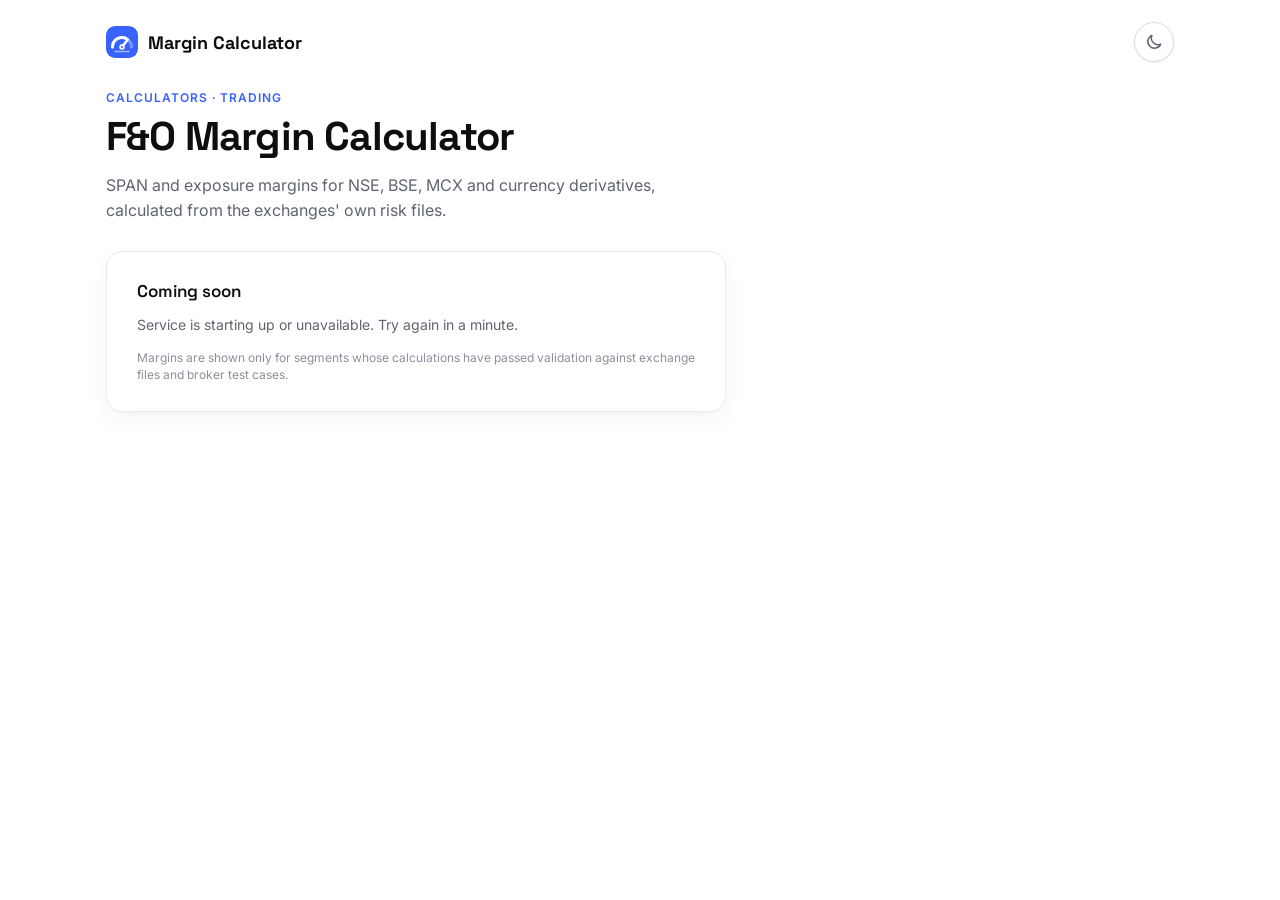
==== marginCalc/index.html @ d19ec1ef "Add light/dark theme switch, Margin Calculator logo and favicons - Theme switch (moon/sun) left of t" ====
<!DOCTYPE html>
<html lang="en">
<head>
<meta charset="utf-8">
<meta name="viewport" content="width=device-width, initial-scale=1">
<title>F&amp;O Margin Calculator</title>
<link rel="icon" href="favicon.svg" type="image/svg+xml">
<link rel="icon" href="favicon-32.png" sizes="32x32" type="image/png">
<link rel="apple-touch-icon" href="apple-touch-icon.png">
<script src="theme.js"></script>
<link rel="preconnect" href="https://fonts.googleapis.com">
<link href="https://fonts.googleapis.com/css2?family=Inter:wght@400;500;600&family=Space+Grotesk:wght@500;600;700&display=swap" rel="stylesheet">
<link rel="stylesheet" href="calc.css">
<script src="config.js"></script>
<script src="calc.js" defer></script>
</head>
<body>
<header class="top">
  <div class="brand"><img src="logo.svg" alt="" class="logo" width="32" height="32"><span>Margin Calculator</span></div>
  <button type="button" class="theme-toggle" id="themeToggle" aria-label="Switch theme">
      <svg class="i-moon" viewBox="0 0 24 24" aria-hidden="true"><path d="M20 14.5A8 8 0 0 1 9.5 4a8 8 0 1 0 10.5 10.5z" fill="none" stroke="currentColor" stroke-width="1.8" stroke-linejoin="round"/></svg>
      <svg class="i-sun" viewBox="0 0 24 24" aria-hidden="true"><circle cx="12" cy="12" r="4.2" fill="none" stroke="currentColor" stroke-width="1.8"/><path d="M12 2.5v2.2M12 19.3v2.2M2.5 12h2.2M19.3 12h2.2M5.3 5.3l1.6 1.6M17.1 17.1l1.6 1.6M5.3 18.7l1.6-1.6M17.1 6.9l1.6-1.6" stroke="currentColor" stroke-width="1.8" stroke-linecap="round"/></svg>
    </button>
</header>
<main class="wrap">
  <div class="eyebrow">Calculators · Trading</div>
  <h1>F&amp;O Margin Calculator</h1>
  <p class="lead">SPAN and exposure margins for NSE, BSE, MCX and currency derivatives, calculated from the exchanges' own risk files.</p>
  <div class="card">
    <h2>Coming soon</h2>
    <p id="status" class="muted">Checking status…</p>
    <ul id="segments"></ul>
    <p class="fine">Margins are shown only for segments whose calculations have passed validation against exchange files and broker test cases.</p>
  </div>
</main>
</body>
</html>
---- marginCalc/calc.css ----
:root{--primary:#3863ff;--primary-10:rgba(56,99,255,.10);--ink:#0e0f0c;--text:#080e1c;--muted:#5e6470;--faint:#8a909c;
  --border:#d5dbea;--line:#e8ebf3;--bg:#fff;--panel:#f3f4f7;--warn:#a35b00;--warn-bg:#fff3e0;--good:#0f8a4f;--good-bg:#e9f8f0;
  --font-head:"Space Grotesk","Inter",system-ui,sans-serif;--font-body:"Inter",ui-sans-serif,system-ui,-apple-system,"Segoe UI",Roboto,sans-serif}
/* dark theme: follows the device unless the user picked one with the switch */
:root[data-theme="dark"]{--ink:#f2f4f8;--text:#e6e9f0;--muted:#a2a9b6;--faint:#7d8594;--border:#2e3546;--line:#252b39;
  --bg:#0d1017;--panel:#151a24;--warn:#ffb35c;--warn-bg:rgba(255,170,60,.14);--good:#4ad391;--good-bg:rgba(74,211,145,.10)}
*{box-sizing:border-box}
body{margin:0;background:var(--bg);color:var(--text);font-family:var(--font-body);-webkit-font-smoothing:antialiased}
.wrap{max-width:1100px;margin:0 auto;padding:48px 16px 80px}
.eyebrow{font-size:12px;font-weight:600;letter-spacing:.08em;color:var(--primary);text-transform:uppercase}
h1{font-family:var(--font-head);font-size:40px;line-height:44px;letter-spacing:-.8px;font-weight:700;color:var(--ink);margin:10px 0 14px}
h2{font-family:var(--font-head);font-size:17px;font-weight:600;color:var(--ink);margin:0 0 10px}
.lead{font-size:16px;line-height:1.55;color:var(--muted);max-width:620px;margin:0 0 28px}
.card{border:1px solid var(--line);border-radius:16px;padding:28px 30px;max-width:620px;box-shadow:0 1px 2px rgba(16,24,40,.04),0 8px 24px rgba(16,24,40,.04)}
.muted{color:var(--muted);font-size:14px}
ul{list-style:none;padding:0;margin:16px 0}
li{display:flex;justify-content:space-between;align-items:center;padding:10px 0;border-bottom:1px solid var(--line);font-size:14px}
li:last-child{border-bottom:0}
.tag{font-size:10.5px;font-weight:600;padding:3px 8px;border-radius:999px;background:var(--warn-bg);color:var(--warn)}
.tag.ok{background:var(--good-bg);color:var(--good)}
.fine{font-size:12px;color:var(--faint);line-height:1.45;margin:0}
@media (max-width:560px){h1{font-size:32px;line-height:36px}.card{padding:22px 18px}}

/* header: logo + theme switch */
.brand{display:flex;align-items:center;gap:10px}
.logo{width:32px;height:32px;border-radius:9px;flex:none}
.top-right{display:flex;align-items:center;gap:12px}
.theme-toggle{width:40px;height:40px;padding:0;border-radius:50%;border:1px solid var(--border);background:var(--bg);color:var(--muted);
  display:inline-flex;align-items:center;justify-content:center;cursor:pointer;flex:none;box-shadow:0 1px 2px rgba(16,24,40,.06)}
.theme-toggle:hover{border-color:var(--primary);color:var(--primary)}
.theme-toggle svg{width:20px;height:20px}
.theme-toggle .i-sun{display:none}
[data-theme="dark"] .theme-toggle .i-sun{display:block}
[data-theme="dark"] .theme-toggle .i-moon{display:none}
.top{display:flex;justify-content:space-between;align-items:center;max-width:1100px;margin:0 auto;padding:22px 16px 0}
.brand{font-family:var(--font-head);font-weight:700;font-size:18px;color:var(--ink)}
.wrap{padding-top:28px}
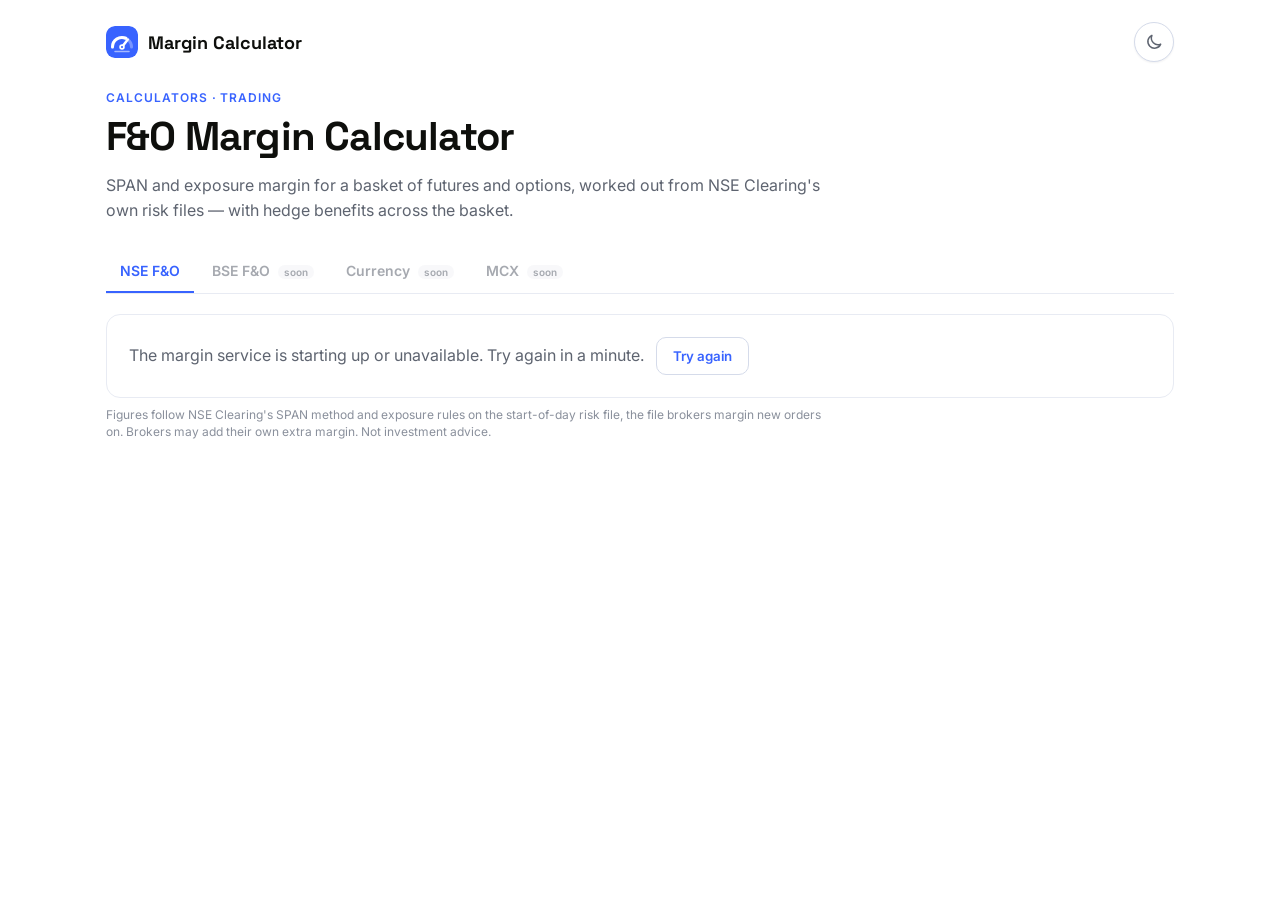
==== commit 545b0d34: "Stage 4: F&O margin calculator page (NSE F&O) - Basket entry: instrument (searchable), expiry, futur" ====
--- a/marginCalc/index.html
+++ b/marginCalc/index.html
@@ -15,23 +15,72 @@
 <script src="calc.js" defer></script>
 </head>
 <body>
+<div class="top-bar" id="topBar" role="progressbar" aria-label="Loading"></div>
 <header class="top">
   <div class="brand"><img src="logo.svg" alt="" class="logo" width="32" height="32"><span>Margin Calculator</span></div>
   <button type="button" class="theme-toggle" id="themeToggle" aria-label="Switch theme">
-      <svg class="i-moon" viewBox="0 0 24 24" aria-hidden="true"><path d="M20 14.5A8 8 0 0 1 9.5 4a8 8 0 1 0 10.5 10.5z" fill="none" stroke="currentColor" stroke-width="1.8" stroke-linejoin="round"/></svg>
-      <svg class="i-sun" viewBox="0 0 24 24" aria-hidden="true"><circle cx="12" cy="12" r="4.2" fill="none" stroke="currentColor" stroke-width="1.8"/><path d="M12 2.5v2.2M12 19.3v2.2M2.5 12h2.2M19.3 12h2.2M5.3 5.3l1.6 1.6M17.1 17.1l1.6 1.6M5.3 18.7l1.6-1.6M17.1 6.9l1.6-1.6" stroke="currentColor" stroke-width="1.8" stroke-linecap="round"/></svg>
-    </button>
+    <svg class="i-moon" viewBox="0 0 24 24" aria-hidden="true"><path d="M20 14.5A8 8 0 0 1 9.5 4a8 8 0 1 0 10.5 10.5z" fill="none" stroke="currentColor" stroke-width="1.8" stroke-linejoin="round"/></svg>
+    <svg class="i-sun" viewBox="0 0 24 24" aria-hidden="true"><circle cx="12" cy="12" r="4.2" fill="none" stroke="currentColor" stroke-width="1.8"/><path d="M12 2.5v2.2M12 19.3v2.2M2.5 12h2.2M19.3 12h2.2M5.3 5.3l1.6 1.6M17.1 17.1l1.6 1.6M5.3 18.7l1.6-1.6M17.1 6.9l1.6-1.6" stroke="currentColor" stroke-width="1.8" stroke-linecap="round"/></svg>
+  </button>
 </header>
+
 <main class="wrap">
   <div class="eyebrow">Calculators · Trading</div>
   <h1>F&amp;O Margin Calculator</h1>
-  <p class="lead">SPAN and exposure margins for NSE, BSE, MCX and currency derivatives, calculated from the exchanges' own risk files.</p>
-  <div class="card">
-    <h2>Coming soon</h2>
-    <p id="status" class="muted">Checking status…</p>
-    <ul id="segments"></ul>
-    <p class="fine">Margins are shown only for segments whose calculations have passed validation against exchange files and broker test cases.</p>
+  <p class="lead">SPAN and exposure margin for a basket of futures and options, worked out from NSE Clearing's own risk files — with hedge benefits across the basket.</p>
+
+  <nav class="seg-tabs" aria-label="Segment">
+    <button type="button" class="seg active" aria-current="true">NSE F&amp;O</button>
+    <button type="button" class="seg" disabled title="Coming after its validation">BSE F&amp;O <small>soon</small></button>
+    <button type="button" class="seg" disabled title="Coming after its validation">Currency <small>soon</small></button>
+    <button type="button" class="seg" disabled title="Coming after its validation">MCX <small>soon</small></button>
+  </nav>
+
+  <div class="boot" id="boot"><span class="spinner big"></span><span id="bootText">Loading today's risk data…</span></div>
+  <div class="unavailable hidden" id="unavailable"></div>
+
+  <div class="layout hidden" id="app">
+    <section class="card" aria-labelledby="addTitle">
+      <div class="data-line" id="dataLine"></div>
+      <h2 id="addTitle">Add a position</h2>
+      <form id="legForm" class="leg-form" autocomplete="off">
+        <label class="f-symbol">Instrument
+          <input id="fSymbol" list="symbolList" placeholder="NIFTY, BANKNIFTY, RELIANCE…" required spellcheck="false" autocapitalize="characters">
+          <datalist id="symbolList"></datalist>
+        </label>
+        <label>Expiry<select id="fExpiry" required disabled></select></label>
+        <div class="f-type" role="group" aria-label="Instrument type">
+          <span class="lbl">Type</span>
+          <div class="segmented" id="fType">
+            <button type="button" data-v="FUT">Future</button><button type="button" data-v="CE" class="on">Call</button><button type="button" data-v="PE">Put</button>
+          </div>
+        </div>
+        <label id="strikeWrap">Strike<select id="fStrike" disabled></select></label>
+        <div class="f-side" role="group" aria-label="Buy or sell">
+          <span class="lbl">Side</span>
+          <div class="segmented side" id="fSide"><button type="button" data-v="B">Buy</button><button type="button" data-v="S" class="on">Sell</button></div>
+        </div>
+        <label>Lots<input id="fLots" type="number" min="1" max="10000" step="1" value="1" inputmode="numeric" required></label>
+        <div class="f-add">
+          <span class="lbl" id="fLotInfo">&nbsp;</span>
+          <button type="submit" id="fAdd" disabled>Add</button>
+        </div>
+      </form>
+
+      <div class="basket-head">
+        <h2>Basket <span class="count" id="legCount"></span></h2>
+        <button type="button" class="link" id="clearAll">Clear all</button>
+      </div>
+      <div id="basket" class="basket"></div>
+    </section>
+
+    <section class="card result" aria-live="polite" aria-labelledby="resTitle">
+      <h2 id="resTitle">Margin required</h2>
+      <div id="result"><p class="empty">Add a position to see its margin.</p></div>
+    </section>
   </div>
+
+  <p class="fine">Figures follow NSE Clearing's SPAN method and exposure rules on the start-of-day risk file, the file brokers margin new orders on. Brokers may add their own extra margin. Not investment advice.</p>
 </main>
 </body>
 </html>
--- a/marginCalc/calc.css
+++ b/marginCalc/calc.css
@@ -1,8 +1,8 @@
-:root{--primary:#3863ff;--primary-10:rgba(56,99,255,.10);--ink:#0e0f0c;--text:#080e1c;--muted:#5e6470;--faint:#8a909c;
+:root{--primary:#3863ff;--primary-18:rgba(56,99,255,.18);--bad:#c62828;--bad-bg:#fdecec;--primary-10:rgba(56,99,255,.10);--ink:#0e0f0c;--text:#080e1c;--muted:#5e6470;--faint:#8a909c;
   --border:#d5dbea;--line:#e8ebf3;--bg:#fff;--panel:#f3f4f7;--warn:#a35b00;--warn-bg:#fff3e0;--good:#0f8a4f;--good-bg:#e9f8f0;
   --font-head:"Space Grotesk","Inter",system-ui,sans-serif;--font-body:"Inter",ui-sans-serif,system-ui,-apple-system,"Segoe UI",Roboto,sans-serif}
 /* dark theme: follows the device unless the user picked one with the switch */
-:root[data-theme="dark"]{--ink:#f2f4f8;--text:#e6e9f0;--muted:#a2a9b6;--faint:#7d8594;--border:#2e3546;--line:#252b39;
+:root[data-theme="dark"]{--bad:#ff8a80;--bad-bg:rgba(255,100,90,.12);--ink:#f2f4f8;--text:#e6e9f0;--muted:#a2a9b6;--faint:#7d8594;--border:#2e3546;--line:#252b39;
   --bg:#0d1017;--panel:#151a24;--warn:#ffb35c;--warn-bg:rgba(255,170,60,.14);--good:#4ad391;--good-bg:rgba(74,211,145,.10)}
 *{box-sizing:border-box}
 body{margin:0;background:var(--bg);color:var(--text);font-family:var(--font-body);-webkit-font-smoothing:antialiased}
@@ -11,11 +11,8 @@
 h1{font-family:var(--font-head);font-size:40px;line-height:44px;letter-spacing:-.8px;font-weight:700;color:var(--ink);margin:10px 0 14px}
 h2{font-family:var(--font-head);font-size:17px;font-weight:600;color:var(--ink);margin:0 0 10px}
 .lead{font-size:16px;line-height:1.55;color:var(--muted);max-width:620px;margin:0 0 28px}
-.card{border:1px solid var(--line);border-radius:16px;padding:28px 30px;max-width:620px;box-shadow:0 1px 2px rgba(16,24,40,.04),0 8px 24px rgba(16,24,40,.04)}
+.card{border:1px solid var(--line);border-radius:16px;padding:24px 26px;background:var(--bg);box-shadow:0 1px 2px rgba(16,24,40,.04),0 8px 24px rgba(16,24,40,.04)}
 .muted{color:var(--muted);font-size:14px}
-ul{list-style:none;padding:0;margin:16px 0}
-li{display:flex;justify-content:space-between;align-items:center;padding:10px 0;border-bottom:1px solid var(--line);font-size:14px}
-li:last-child{border-bottom:0}
 .tag{font-size:10.5px;font-weight:600;padding:3px 8px;border-radius:999px;background:var(--warn-bg);color:var(--warn)}
 .tag.ok{background:var(--good-bg);color:var(--good)}
 .fine{font-size:12px;color:var(--faint);line-height:1.45;margin:0}
@@ -35,3 +32,87 @@
 .top{display:flex;justify-content:space-between;align-items:center;max-width:1100px;margin:0 auto;padding:22px 16px 0}
 .brand{font-family:var(--font-head);font-weight:700;font-size:18px;color:var(--ink)}
 .wrap{padding-top:28px}
+
+.hidden{display:none!important}
+.lead{max-width:720px}
+/* segment tabs */
+.seg-tabs{display:flex;gap:4px;border-bottom:1px solid var(--line);margin:0 0 20px;overflow-x:auto;scrollbar-width:none}
+.seg{background:none;border:0;border-bottom:2px solid transparent;color:var(--muted);font:600 14px var(--font-body);height:42px;padding:0 14px;white-space:nowrap;cursor:pointer}
+.seg.active{color:var(--primary);border-bottom-color:var(--primary)}
+.seg:disabled{cursor:not-allowed;opacity:.55}
+.seg small{font-size:10px;font-weight:600;background:var(--panel);border-radius:999px;padding:1px 6px;margin-left:4px}
+/* layout */
+.layout{display:grid;grid-template-columns:minmax(0,1.25fr) minmax(0,1fr);gap:20px;align-items:start;margin-bottom:24px}
+.result{position:sticky;top:16px}
+@media (max-width:900px){.layout{grid-template-columns:1fr}.result{position:static}}
+.data-line{display:flex;flex-wrap:wrap;align-items:center;gap:8px 10px;font-size:12.5px;color:var(--muted);padding:0 0 16px;margin:0 0 18px;border-bottom:1px solid var(--line)}
+.badge{font-size:11px;font-weight:600;padding:3px 9px;border-radius:999px}
+.badge.ok{background:var(--good-bg);color:var(--good)} .badge.warn{background:var(--warn-bg);color:var(--warn)}
+/* form */
+label,.lbl{display:flex;flex-direction:column;gap:6px;font-size:12.5px;font-weight:600;color:var(--muted)}
+.lbl{display:block}
+input,select{height:42px;border:1px solid var(--border);border-radius:10px;padding:0 12px;font:500 14px var(--font-body);color:var(--text);background:var(--bg);width:100%}
+input:focus,select:focus{outline:2px solid var(--primary-18);border-color:var(--primary)}
+select:disabled,input:disabled{opacity:.55}
+.leg-form{display:grid;grid-template-columns:1.6fr 1.2fr 1.4fr;gap:14px 12px;align-items:end;margin-bottom:22px}
+.f-type,.f-side,.f-add{display:flex;flex-direction:column;gap:6px}
+#strikeWrap.off{opacity:.4;pointer-events:none}
+.segmented{display:flex;border:1px solid var(--border);border-radius:10px;overflow:hidden;height:42px}
+.segmented button{flex:1;border:0;background:var(--bg);color:var(--muted);font:600 13px var(--font-body);cursor:pointer;border-left:1px solid var(--border)}
+.segmented button:first-child{border-left:0}
+.segmented button.on{background:var(--primary);color:#fff}
+.segmented.side button[data-v=B].on{background:var(--good);}
+.segmented.side button[data-v=S].on{background:var(--bad);}
+button{font-family:var(--font-body)}
+button[type=submit],button.primary{height:42px;border:0;border-radius:10px;background:var(--primary);color:#fff;font:600 14px var(--font-body);cursor:pointer}
+button[type=submit]:disabled{opacity:.45;cursor:not-allowed}
+button.secondary{height:38px;border:1px solid var(--border);border-radius:10px;background:var(--bg);color:var(--primary);font-weight:600;padding:0 16px;cursor:pointer;margin-left:12px}
+button.link{background:none;border:0;color:var(--primary);font-weight:600;font-size:13px;cursor:pointer;padding:0}
+@media (max-width:560px){.leg-form{grid-template-columns:1fr 1fr}.f-symbol{grid-column:1/-1}}
+/* basket */
+.basket-head{display:flex;justify-content:space-between;align-items:center;border-top:1px solid var(--line);padding-top:18px}
+.count{color:var(--faint);font-weight:500}
+.basket{display:flex;flex-direction:column;gap:8px;margin-top:6px}
+.leg{display:grid;grid-template-columns:auto 1fr 110px auto;gap:12px;align-items:center;border:1px solid var(--line);border-radius:12px;padding:10px 12px}
+.leg-name{font-weight:600;font-size:14px;color:var(--ink);display:flex;flex-direction:column;gap:2px}
+.leg-name small{font-weight:500;font-size:12px;color:var(--faint)}
+.leg-lots{flex-direction:row;align-items:center;gap:6px;font-weight:500}
+.leg-lots input{height:36px;width:64px;padding:0 8px;text-align:center}
+.side-pill{border:0;border-radius:8px;font:700 11px var(--font-body);padding:6px 9px;cursor:pointer;letter-spacing:.04em}
+.side-pill.buy{background:var(--good-bg);color:var(--good)} .side-pill.sell{background:var(--bad-bg);color:var(--bad)}
+.icon-btn{width:32px;height:32px;border:0;border-radius:8px;background:none;color:var(--faint);font-size:20px;cursor:pointer}
+.icon-btn:hover{background:var(--panel);color:var(--bad)}
+.empty{color:var(--faint);font-size:14px;margin:10px 0}
+@media (max-width:560px){.leg{grid-template-columns:auto 1fr auto}.leg-lots{grid-column:2}}
+/* result */
+#result.loading{opacity:.55;transition:opacity .15s}
+.total{display:flex;flex-direction:column;gap:4px;margin:4px 0 16px}
+.total strong{font:700 36px var(--font-head);color:var(--ink);letter-spacing:-.5px;font-variant-numeric:tabular-nums}
+.split{display:grid;grid-template-columns:1fr 1fr;gap:12px;padding:14px 0;border-top:1px solid var(--line);border-bottom:1px solid var(--line)}
+.split b{display:block;font-size:17px;color:var(--ink);font-variant-numeric:tabular-nums;margin-top:3px}
+.split b.good{color:var(--good)}
+.legs-table{margin-top:16px;border:1px solid var(--line);border-radius:12px;overflow:hidden;font-size:12.5px}
+.legs-table .tr{display:grid;grid-template-columns:2.2fr 1fr 1fr 1.1fr;gap:8px;padding:8px 12px;border-top:1px solid var(--line);font-variant-numeric:tabular-nums}
+.legs-table .tr:first-child{border-top:0}
+.legs-table .tr.head{background:var(--panel);font-weight:600;color:var(--muted)}
+.legs-table .tr span:not(:first-child){text-align:right}
+.note{font-size:12.5px;line-height:1.5;color:var(--muted);margin:12px 0 0}
+.note.warn{color:var(--warn)}
+.error{color:var(--bad);font-size:14px;background:var(--bad-bg);padding:12px 14px;border-radius:10px}
+.unavailable{border:1px solid var(--line);border-radius:14px;padding:22px;color:var(--muted)}
+/* loading */
+@keyframes mc-spin{to{transform:rotate(360deg)}}
+@keyframes mc-bar{0%{left:-35%;width:35%}60%{left:100%;width:35%}100%{left:100%;width:35%}}
+.spinner{display:inline-block;width:16px;height:16px;border-radius:50%;border:2px solid var(--primary-18);border-top-color:var(--primary);animation:mc-spin .7s linear infinite;flex-shrink:0}
+.spinner.big{width:34px;height:34px;border-width:3px}
+.top-bar{position:fixed;top:0;left:0;right:0;height:3px;z-index:300;overflow:hidden;opacity:0;transition:opacity .2s;pointer-events:none}
+.top-bar.on{opacity:1}
+.top-bar::before{content:"";position:absolute;top:0;height:100%;background:var(--primary);animation:mc-bar 1.1s ease-in-out infinite}
+.boot{display:flex;flex-direction:column;align-items:center;gap:14px;color:var(--muted);font-size:14px;padding:70px 16px;text-align:center}
+.loading-ph{display:flex;align-items:center;gap:10px;color:var(--muted);font-size:14px;padding:24px 0}
+.fine{margin-top:8px;max-width:720px}
+.layout > *{min-width:0}
+.segmented button{min-width:0;padding:0 4px}
+.legs-table .tr span:first-child{overflow-wrap:anywhere}
+@media (max-width:560px){.card{padding:18px 14px}.wrap{padding-left:12px;padding-right:12px}
+  .legs-table .tr{grid-template-columns:1.8fr 1fr 1fr 1fr;padding:8px 8px;font-size:12px}}
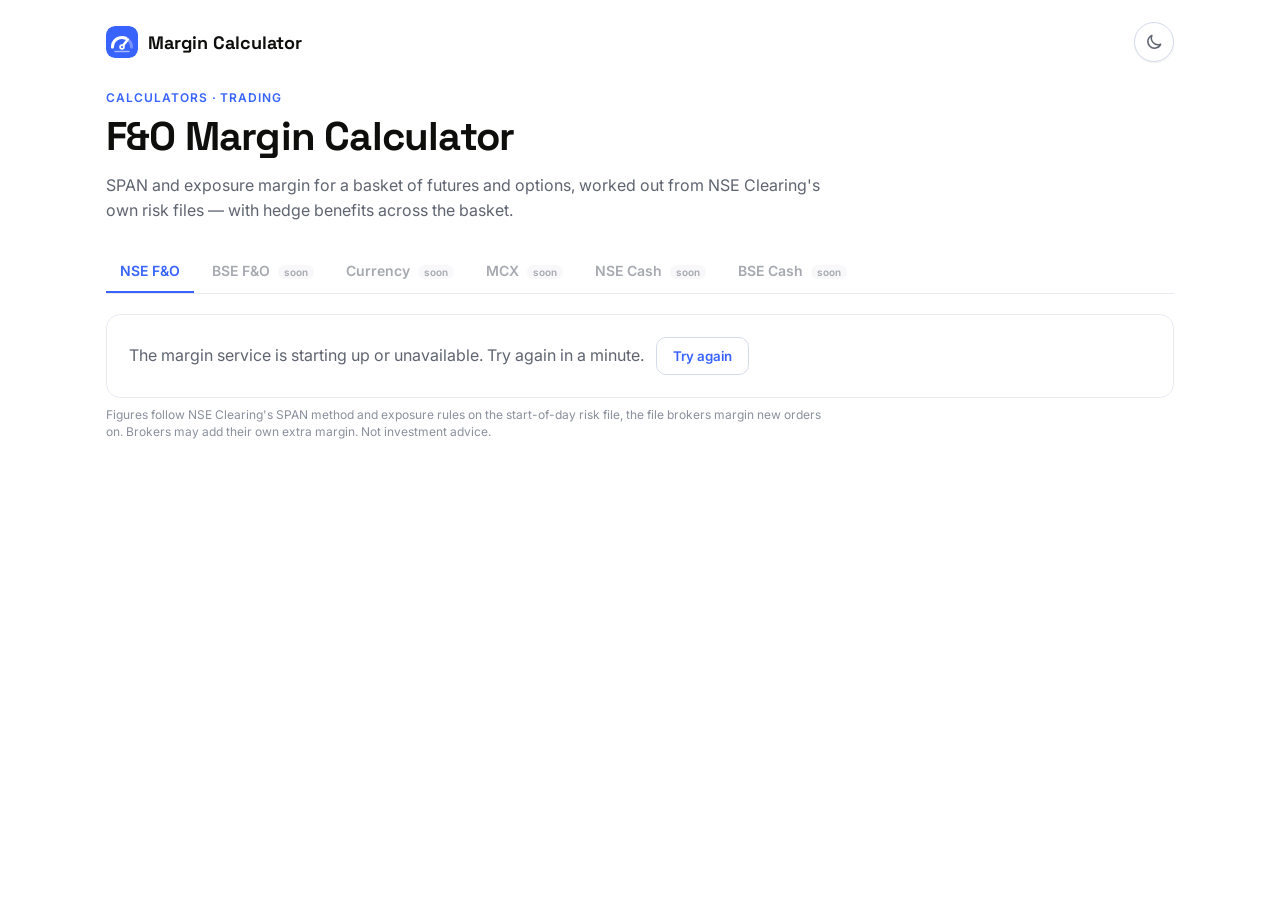
==== commit b2e1788b: "Calculator: list NSE Cash and BSE Cash as coming segments Co-Authored-By: Claude Opus 5.5 <noreply@a" ====
--- a/marginCalc/index.html
+++ b/marginCalc/index.html
@@ -34,6 +34,8 @@
     <button type="button" class="seg" disabled title="Coming after its validation">BSE F&amp;O <small>soon</small></button>
     <button type="button" class="seg" disabled title="Coming after its validation">Currency <small>soon</small></button>
     <button type="button" class="seg" disabled title="Coming after its validation">MCX <small>soon</small></button>
+    <button type="button" class="seg" disabled title="Coming after its validation">NSE Cash <small>soon</small></button>
+    <button type="button" class="seg" disabled title="Coming after its validation">BSE Cash <small>soon</small></button>
   </nav>
 
   <div class="boot" id="boot"><span class="spinner big"></span><span id="bootText">Loading today's risk data…</span></div>
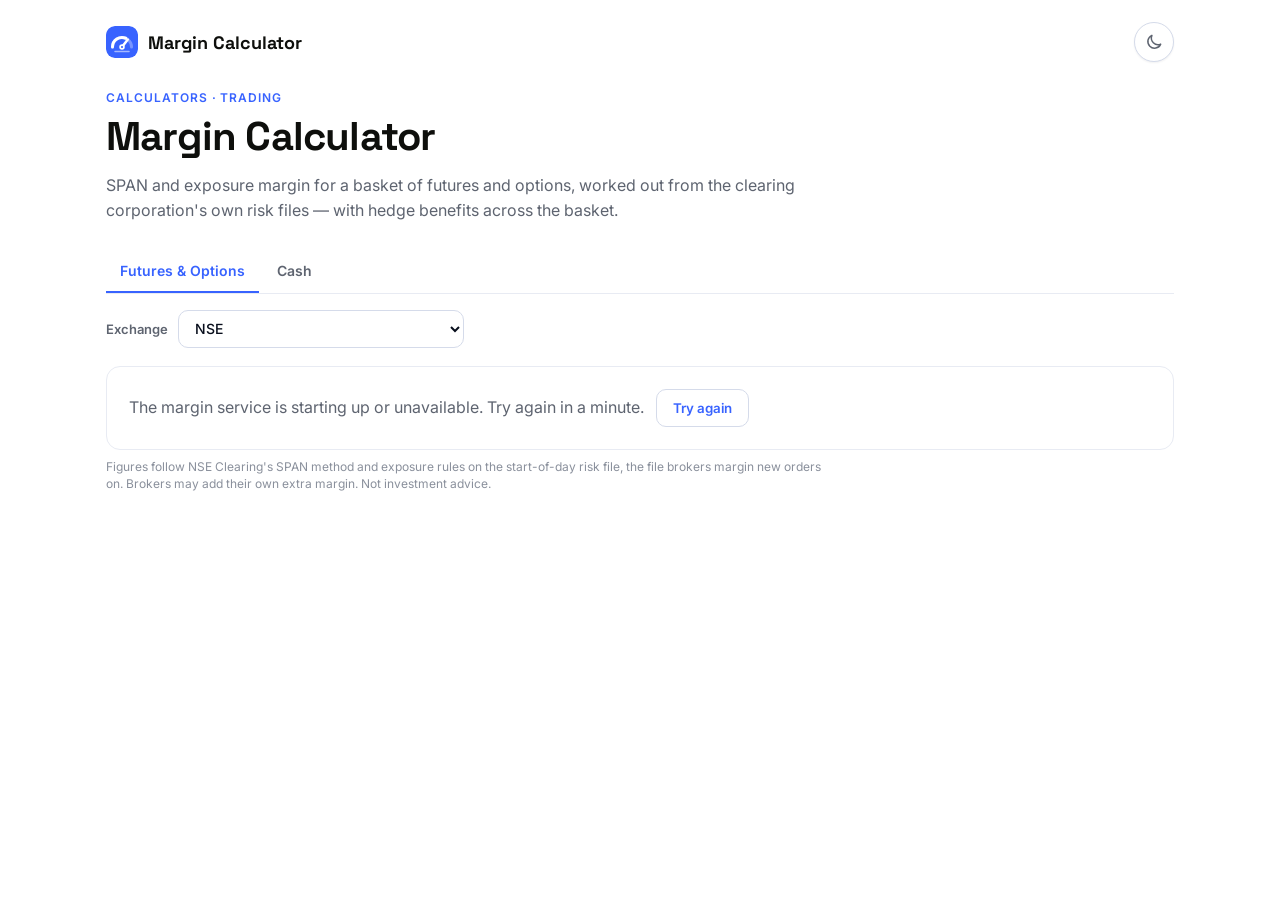
==== commit ee49f2c4: "Calculator: two markets (F&O, Cash) with an exchange dropdown - Tabs: Futures & Options, Cash. Excha" ====
--- a/marginCalc/index.html
+++ b/marginCalc/index.html
@@ -3,7 +3,7 @@
 <head>
 <meta charset="utf-8">
 <meta name="viewport" content="width=device-width, initial-scale=1">
-<title>F&amp;O Margin Calculator</title>
+<title>Margin Calculator</title>
 <link rel="icon" href="favicon.svg" type="image/svg+xml">
 <link rel="icon" href="favicon-32.png" sizes="32x32" type="image/png">
 <link rel="apple-touch-icon" href="apple-touch-icon.png">
@@ -26,20 +26,21 @@
 
 <main class="wrap">
   <div class="eyebrow">Calculators · Trading</div>
-  <h1>F&amp;O Margin Calculator</h1>
-  <p class="lead">SPAN and exposure margin for a basket of futures and options, worked out from NSE Clearing's own risk files — with hedge benefits across the basket.</p>
+  <h1>Margin Calculator</h1>
+  <p class="lead" id="lead">SPAN and exposure margin for a basket of futures and options, worked out from the clearing corporation's own risk files — with hedge benefits across the basket.</p>
 
-  <nav class="seg-tabs" aria-label="Segment">
-    <button type="button" class="seg active" aria-current="true">NSE F&amp;O</button>
-    <button type="button" class="seg" disabled title="Coming after its validation">BSE F&amp;O <small>soon</small></button>
-    <button type="button" class="seg" disabled title="Coming after its validation">Currency <small>soon</small></button>
-    <button type="button" class="seg" disabled title="Coming after its validation">MCX <small>soon</small></button>
-    <button type="button" class="seg" disabled title="Coming after its validation">NSE Cash <small>soon</small></button>
-    <button type="button" class="seg" disabled title="Coming after its validation">BSE Cash <small>soon</small></button>
+  <nav class="seg-tabs" role="tablist" aria-label="Market">
+    <button type="button" class="seg" role="tab" data-tab="fo">Futures &amp; Options</button>
+    <button type="button" class="seg" role="tab" data-tab="cash">Cash</button>
   </nav>
+  <div class="ex-bar">
+    <label class="ex-pick">Exchange <select id="exchange" aria-label="Exchange"></select></label>
+    <span class="hint" id="exHint"></span>
+  </div>
 
   <div class="boot" id="boot"><span class="spinner big"></span><span id="bootText">Loading today's risk data…</span></div>
   <div class="unavailable hidden" id="unavailable"></div>
+  <div class="soon card hidden" id="soon"></div>
 
   <div class="layout hidden" id="app">
     <section class="card" aria-labelledby="addTitle">
--- a/marginCalc/calc.css
+++ b/marginCalc/calc.css
@@ -116,3 +116,10 @@
 .legs-table .tr span:first-child{overflow-wrap:anywhere}
 @media (max-width:560px){.card{padding:18px 14px}.wrap{padding-left:12px;padding-right:12px}
   .legs-table .tr{grid-template-columns:1.8fr 1fr 1fr 1fr;padding:8px 8px;font-size:12px}}
+/* market tabs + exchange */
+.ex-bar{display:flex;align-items:center;gap:14px;flex-wrap:wrap;margin:-4px 0 18px}
+.ex-pick{flex-direction:row;align-items:center;gap:10px;font-size:13px}
+.ex-pick select{width:auto;min-width:200px;height:38px}
+.hint{font-size:12.5px;color:var(--faint)}
+.soon{max-width:640px;margin-bottom:24px}
+.soon p{line-height:1.55}
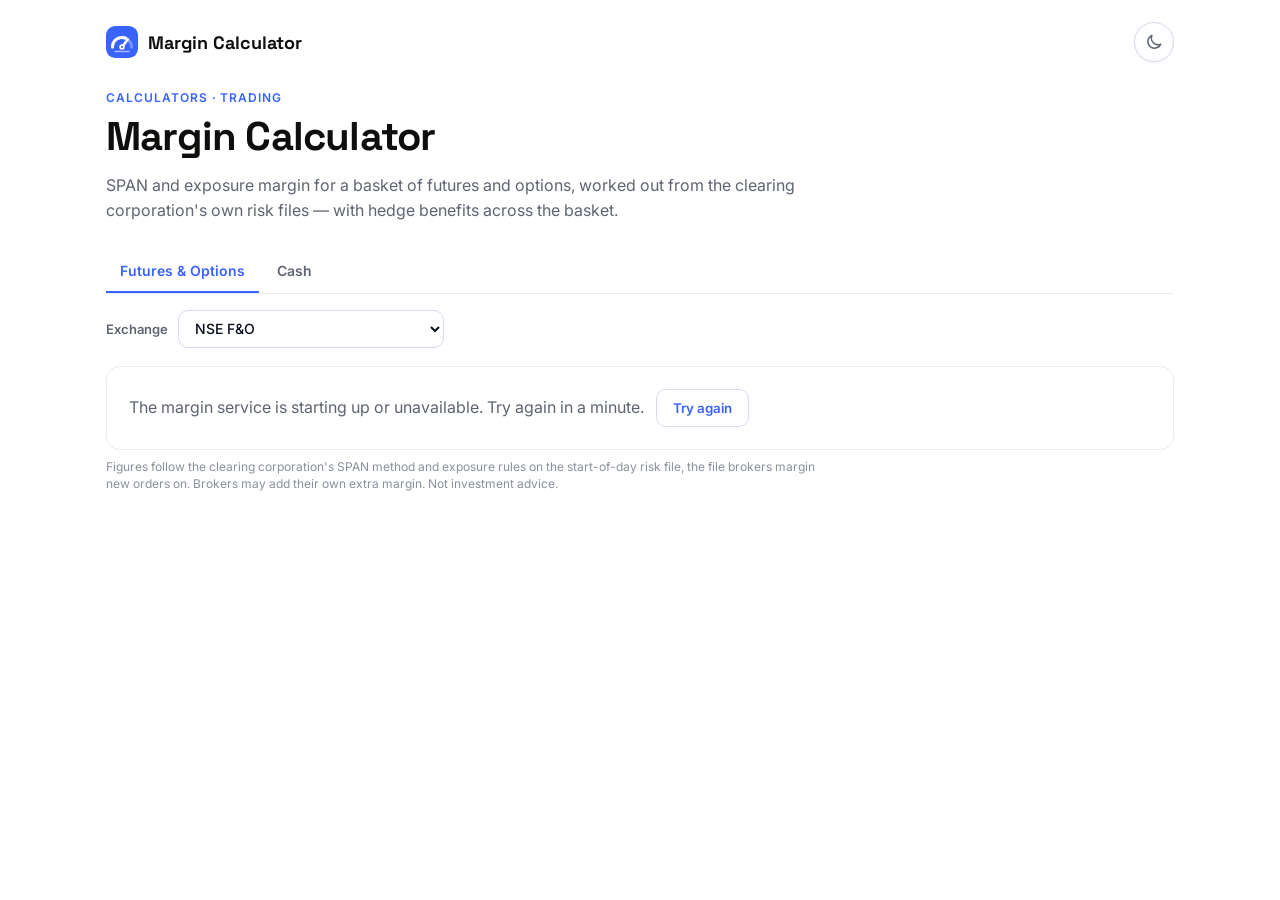
==== commit f544738b: "NSE Cash: validation, margin service and Cash tab - Validation for NSE Cash on GitHub: downloads 23-" ====
--- a/marginCalc/index.html
+++ b/marginCalc/index.html
@@ -70,6 +70,23 @@
         </div>
       </form>
 
+      <form id="cashForm" class="leg-form cash-form hidden" autocomplete="off">
+        <label class="f-symbol">Stock
+          <input id="cSymbol" list="cashList" placeholder="RELIANCE, TCS, INFY…" required spellcheck="false" autocapitalize="characters">
+          <datalist id="cashList"></datalist>
+        </label>
+        <div class="f-side" role="group" aria-label="Buy or sell">
+          <span class="lbl">Side</span>
+          <div class="segmented side" id="cSide"><button type="button" data-v="buy" class="on">Buy</button><button type="button" data-v="sell">Sell</button></div>
+        </div>
+        <label>Quantity<input id="cQty" type="number" min="1" step="1" value="1" inputmode="numeric" required></label>
+        <label>Price (₹)<input id="cPrice" type="number" min="0.01" step="0.05" inputmode="decimal" placeholder="last close"></label>
+        <div class="f-add">
+          <span class="lbl" id="cInfo">&nbsp;</span>
+          <button type="submit" id="cAdd" disabled>Add</button>
+        </div>
+      </form>
+
       <div class="basket-head">
         <h2>Basket <span class="count" id="legCount"></span></h2>
         <button type="button" class="link" id="clearAll">Clear all</button>
@@ -83,7 +100,7 @@
     </section>
   </div>
 
-  <p class="fine">Figures follow NSE Clearing's SPAN method and exposure rules on the start-of-day risk file, the file brokers margin new orders on. Brokers may add their own extra margin. Not investment advice.</p>
+  <p class="fine" id="fine">Figures follow NSE Clearing's SPAN method and exposure rules on the start-of-day risk file, the file brokers margin new orders on. Brokers may add their own extra margin. Not investment advice.</p>
 </main>
 </body>
 </html>
--- a/marginCalc/calc.css
+++ b/marginCalc/calc.css
@@ -123,3 +123,5 @@
 .hint{font-size:12.5px;color:var(--faint)}
 .soon{max-width:640px;margin-bottom:24px}
 .soon p{line-height:1.55}
+.segmented.side button[data-v=buy].on{background:var(--good)}
+.segmented.side button[data-v=sell].on{background:var(--bad)}
